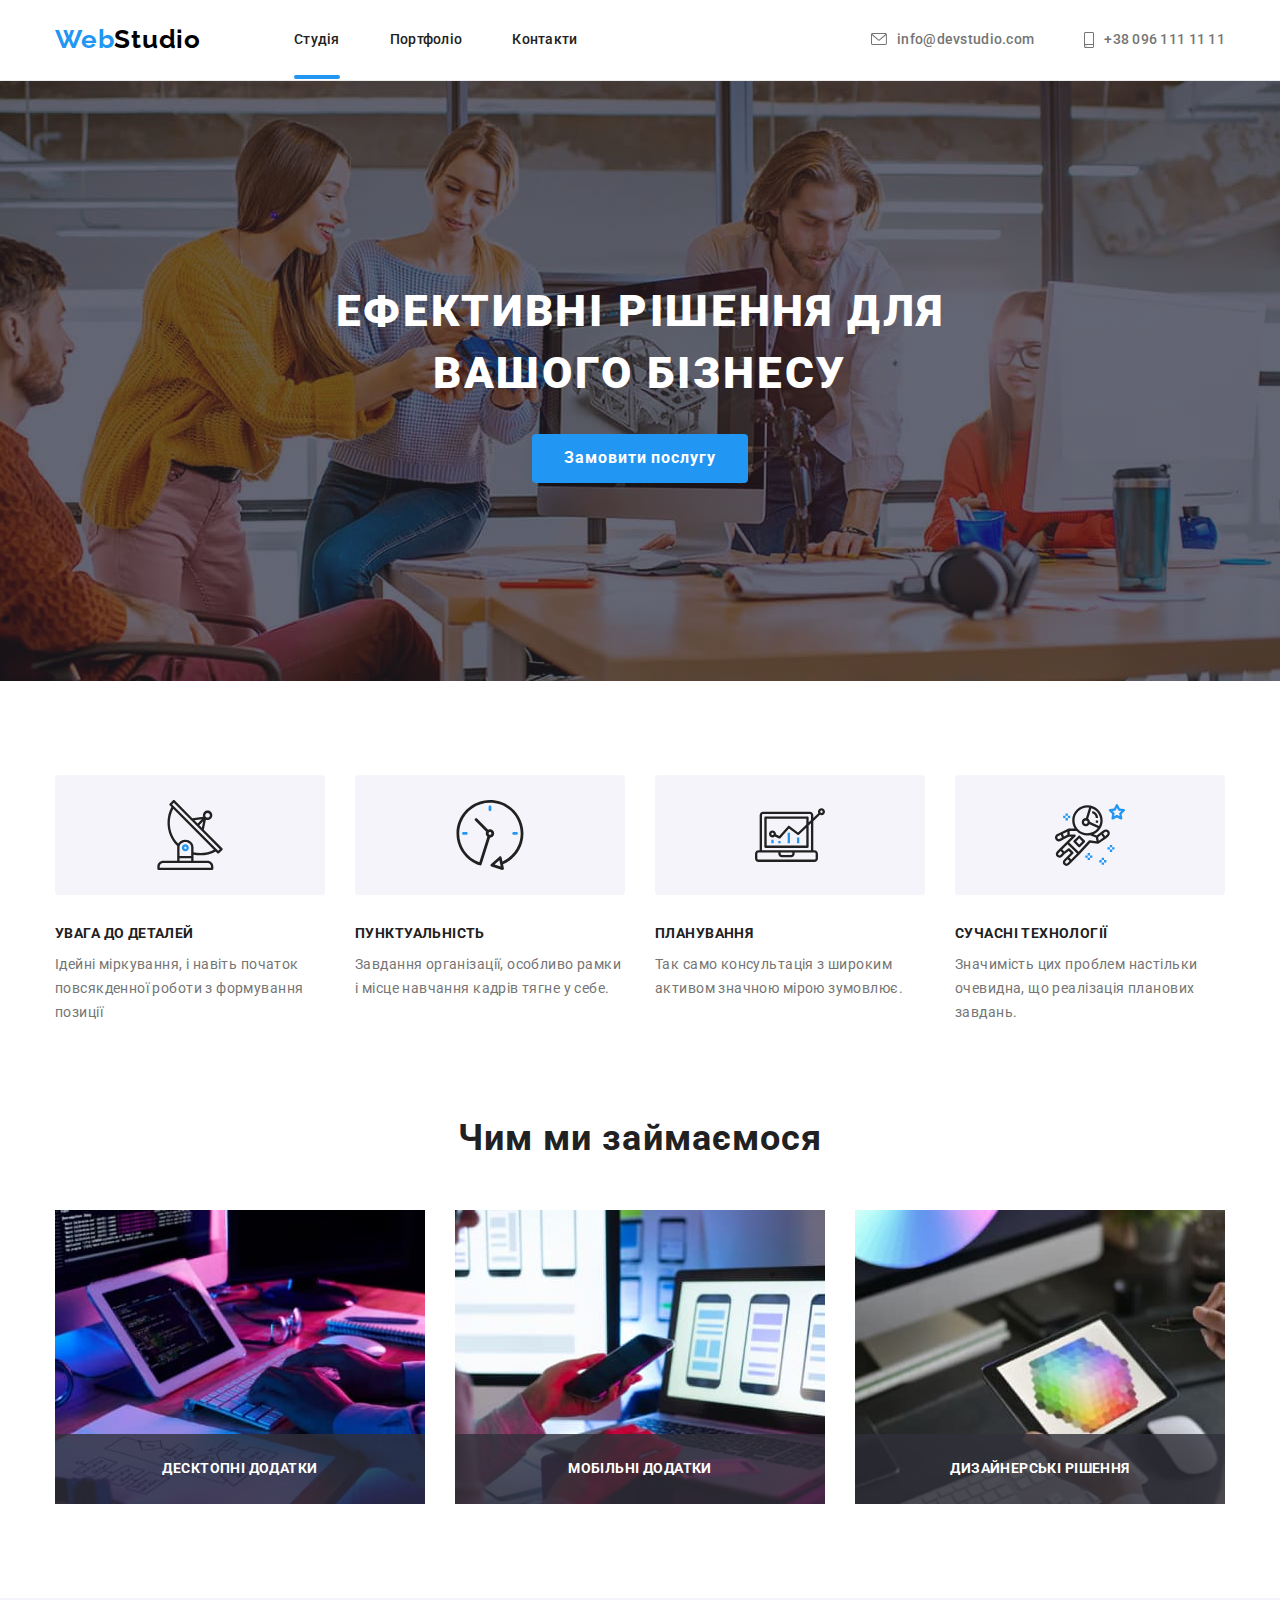
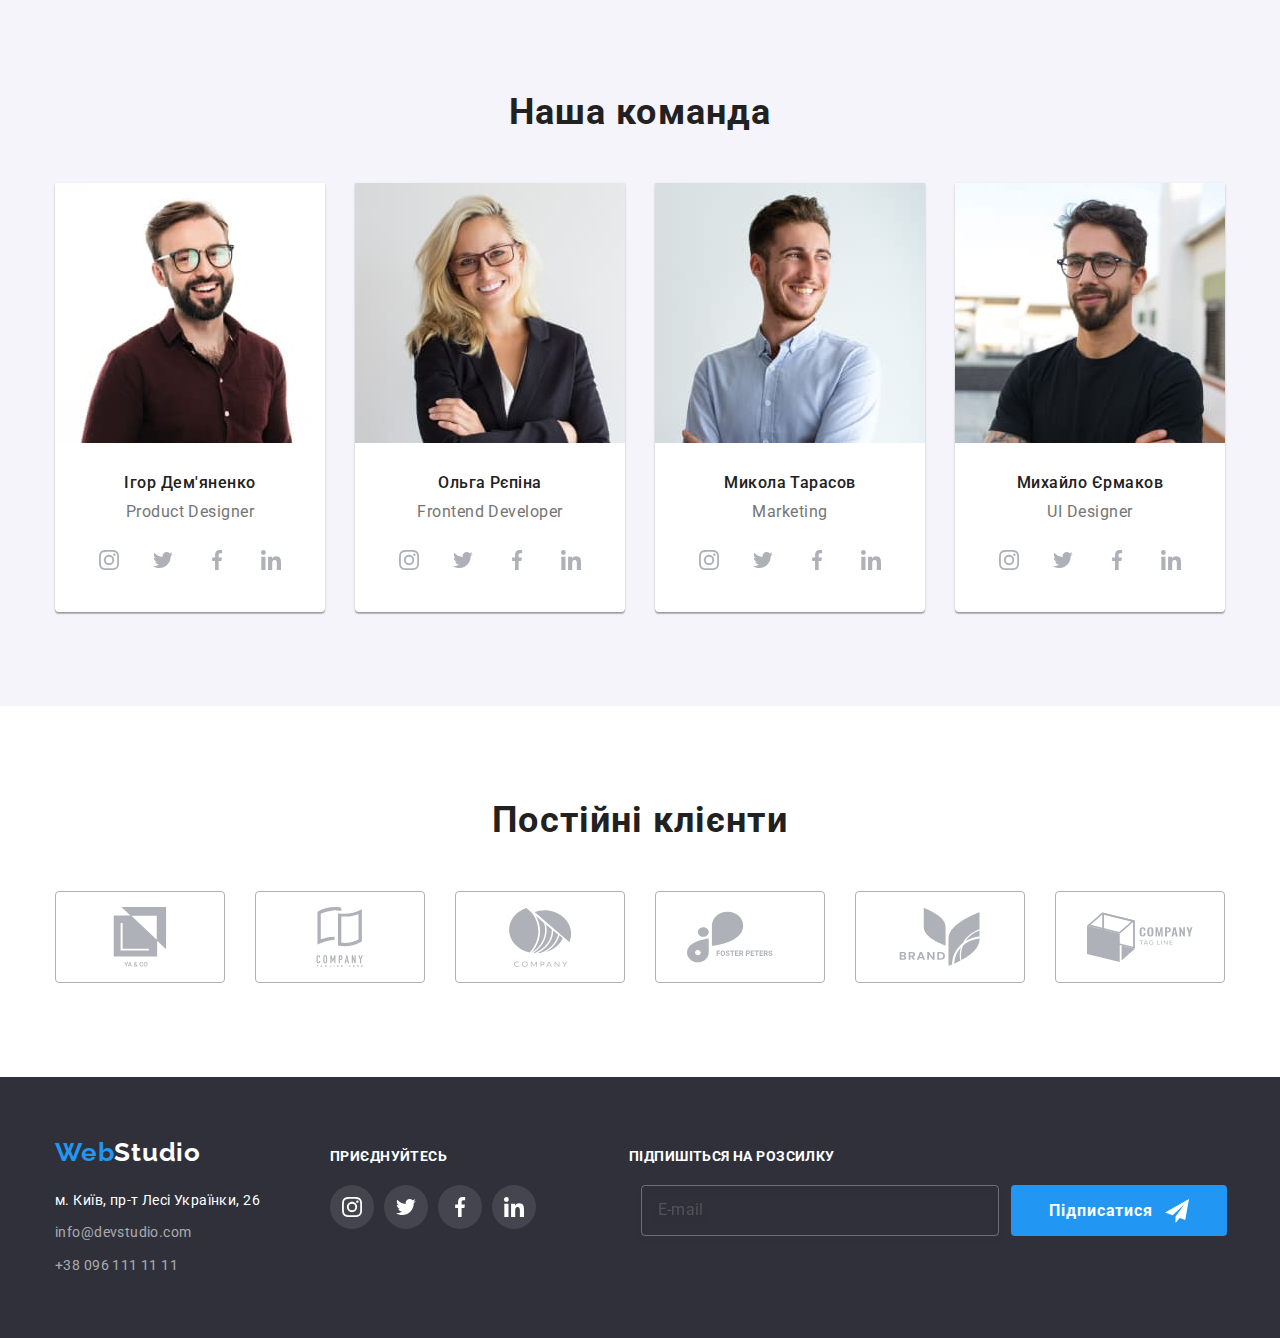
==== index.html @ 202cce2b "Editing inde.html" ====
<!DOCTYPE html>
<html lang="uk">

<head>

    <meta charset="UTF-8">
    <meta http-equiv="X-UA-Compatible" content="IE=edge">
    <meta name="viewport" content="width=device-width, initial-scale=1.0">
    <link rel="preconnect" href="https://fonts.googleapis.com">
    <link rel="preconnect" href="https://fonts.gstatic.com" crossorigin>
    <link
        href="https://fonts.googleapis.com/css2?family=Raleway:wght@700&family=Roboto:wght@400;500;700;900&display=swap"
        rel="stylesheet">
    <title>Document</title>
    <link rel="stylesheet"
        href="https://cdnjs.cloudflare.com/ajax/libs/modern-normalize/1.1.0/modern-normalize.min.css">
    <link rel="stylesheet" href="./css/styles.css">
</head>

<body>
    <header class="header">
        <div class="container">
            <div class="header__container">
                <nav class="header__nav">
                    <a href="#" class="logo">Web<span class="logo__part">Studio</span></a>
                    <ul class="navigation list">
                        <li class="navigation__item">
                            <a href="#" class="navigation__link navigation-link--current-link ">Студія</a>
                        </li>
                        <li class="navigation__item">
                            <a href="./portfolio.html" class="navigation__link">Портфоліо</a>
                        </li>
                        <li class="navigation__item">
                            <a href="#" class="navigation__link">Контакти</a>
                        </li>
                    </ul>
                </nav>
                <ul class="contacts list">
                    <li><a href="mailto:info@devstudio.com" class="contacts__item navigation__item">
                            <svg class="envelope" width="16px" height="12px">
                                <use href="./images/icons.svg#icon-envelope"></use>
                            </svg>
                            info@devstudio.com</a>
                    </li>
                    <li><a href="tel:+380961111111" class="contacts__item navigation__item">
                            <svg class="smartphone" width="10px" height="16px">
                                <use href="./images/icons.svg#icon-smartphone"></use>
                            </svg>
                            +38 096 111 11 11</a></li>
                </ul>
            </div>
        </div>
    </header>
    <main>
        <section class="hero">
            <div class="container">
                <div class="hero__container">
                    <h1 class="hero__title">Ефективні рішення для вашого бізнесу</h1>
                    <button type="button" class="button cursors" data-modal-open>Замовити послугу</button>
                </div>
            </div>
        </section>
        <section class="advantages">
            <div class="container">
                <h2 class="visually-hidden">Наші переваги</h2>
                <ul class="advantage-list list ">
                    <li class="advantage-list__item">
                        <div class="advantage-list__card">
                            <svg class="advantage-list__icon" width="70px" height="70px">
                                <use href="./images/icons.svg#icon-antena"></use>
                            </svg>
                        </div>
                        <h3 class="advantage-list__title">Увага до деталей</h3>
                        <p class="advantage-list__text">Ідейні міркування, і навіть початок повсякденної роботи з формування
                            позиції</p>
                    </li>
                    <li class="advantage-list__item">
                        <div class="advantage-list__card">
                            <svg class="advantage-list__icon" width="70px" height="70px">
                                <use href="./images/icons.svg#icon-clock1"></use>
                            </svg>

                        </div>
                        <h3 class="advantage-list__title">Пунктуальність</h3>
                        <p class="advantage-list__text">Завдання організації, особливо рамки і місце навчання кадрів тягне у
                            себе.</p>
                    </li>
                    <li class="advantage-list__item">
                        <div class="advantage-list__card">
                            <svg class="advantage-list__icon" width="70px" height="70px">
                                <use href="./images/icons.svg#icon-computer"></use>
                            </svg>

                        </div>
                        <h3 class="advantage-list__title">Планування</h3>
                        <p class="advantage-list__text">Так само консультація з широким активом значною мірою зумовлює.</p>
                    </li>
                    <li class="advantage-list__item">
                        <div class="advantage-list__card">
                            <svg class="advantage-list__icon" width="70px" height="70px">
                                <use href="./images/icons.svg#icon-astronaut1"></use>
                            </svg>

                        </div>
                        <h3 class="advantage-list__title">Сучасні технології</h3>
                        <p class="advantage-list__text">Значимість цих проблем настільки очевидна, що реалізація планових
                            завдань.</p>
                    </li>
                </ul>
            </div>
        </section>
        <section class="activity">
            <div class="container">
                <h2 class="title">Чим ми займаємося</h2>
                <ul class="activity-list list">
                    <li class="activity-list__item">
                        <div class="activity-list__thumb">
                            <img src="./images/coding.jpg"
                                alt="Чоловік пише код, використовуючи планшет і портативну клавіатуру" width="370"
                                class="activity-list__image">
                            <div class="activity-list__description">
                                <p class="action-text">Десктопні додатки</p>
                            </div>
                        </div>
                    </li>

                    <li class="activity-list__item">
                        <div class="activity-list__thumb">
                            <img src="./images/monitor.jpg"
                                alt="Людина створює дизайн веб-сайту для смартфона на ноутбуці" width="370"
                                class="activity-list__image">
                            <div class="activity-list__description">
                                <p class="action-text">Мобільні додатки</p>
                            </div>
                        </div>
                    </li>
                    <li class="activity-list__item">
                        <div class="activity-list__thumb">
                            <img src="./images/rainbow.jpg"
                                alt="Людина використовує планшет та стилус, щоб вибрати колір з палітри" width="370"
                                class="activity-list__image">
                            <div class="activity-list__description">
                                <p class="action-text">Дизайнерські рішення</p>
                            </div>
                        </div>
                    </li>
                </ul>
            </div>
        </section>
    <section class="team">
        <div class="container">
            <h2 class="title">Наша команда</h2>
            <ul class="team-list list">
                <li class="team-list__card">
                    <img class="team-list__image" src="./images/1.jpg" alt="Усміхнений чоловік в окулярах" width="270">
                    <div class="team-list__info">
                        <h3 class="team-list__title">Ігор Дем'яненко</h3>
                        <p lang="en" class="team-list__text">Product Designer</p>
                        <ul class="team-socials list">
                            <li class="team-socials__item">
                                <a href="" class="team-socials__link">
                                    <svg class="team-socials__icon" width="20px" height="20px">
                                        <use href="./images/icons.svg#icon-instagram"></use>
                                    </svg>
                                </a></li>
                            <li class="team-socials__item">
                                <a href="" class="team-socials__link">
                                    <svg class="team-socials__icon" width="20px" height="20px">
                                        <use href="./images/icons.svg#icon-twitter"></use>
                                    </svg>
                                </a></li>
                            <li class="team-socials__item">
                                <a href="" class="team-socials__link">
                                    <svg class="team-socials__icon" width="20px" height="20px">
                                        <use href="./images/icons.svg#icon-facebook"></use>
                                    </svg>
                                </a></li>
                            <li class="team-socials__item">
                                <a href="" class="team-socials__link">
                                    <svg class="team-socials__icon" width="20px" height="20px">
                                        <use href="./images/icons.svg#icon-linkedin"></use>
                                    </svg>
                                </a></li>
                        </ul>
                    </div>
                </li>
                <li class="team-list__card">
                    <img class="team-list__image" src="./images/2.jpg" alt="Усміхнена жінка в окулярах" width="270">
                    <div class="team-list__info">
                        <h3 class="team-list__title">Ольга Рєпіна</h3>
                        <p lang="en" class="team-list__text">Frontend Developer</p>
                        <ul class="team-socials list">
                            <li class="team-socials__item">
                                <a href="" class="team-socials__link">
                                    <svg class="team-socials__icon" width="20px" height="20px">
                                        <use href="./images/icons.svg#icon-instagram"></use>
                                    </svg>
                                </a></li>
                            <li class="team-socials__item">
                                <a href="" class="team-socials__link">
                                    <svg class="team-socials__icon" width="20px" height="20px">
                                        <use href="./images/icons.svg#icon-twitter"></use>
                                    </svg>
                                </a></li>
                            <li class="team-socials__item">
                                <a href="" class="team-socials__link">
                                    <svg class="team-socials__icon" width="20px" height="20px">
                                        <use href="./images/icons.svg#icon-facebook"></use>
                                    </svg>
                                </a></li>
                            <li class="team-socials__item">
                                <a href="" class="team-socials__link">
                                    <svg class="team-socials__icon" width="20px" height="20px">
                                        <use href="./images/icons.svg#icon-linkedin"></use>
                                    </svg>
                                </a></li>
                        </ul>
                    </div>
                </li>
                <li class="team-list__card">
                    <img class="team-list__image" src="./images/3.jpg" alt="Усміхнений чоловік дивиться праворуч" width="270">
                    <div class="team-list__info">
                        <h3 class="team-list__title">Микола Тарасов</h3>
                        <p lang="en" class="team-list__text">Marketing</p>
                        <ul class="team-socials list">
                            <li class="team-socials__item">
                                <a href="" class="team-socials__link">
                                    <svg class="team-socials__icon" width="20px" height="20px">
                                        <use href="./images/icons.svg#icon-instagram"></use>
                                    </svg>
                                </a></li>
                            <li class="team-socials__item">
                                <a href="" class="team-socials__link">
                                    <svg class="team-socials__icon" width="20px" height="20px">
                                        <use href="./images/icons.svg#icon-twitter"></use>
                                    </svg>
                                </a></li>
                            <li class="team-socials__item">
                                <a href="" class="team-socials__link">
                                    <svg class="team-socials__icon" width="20px" height="20px">
                                        <use href="./images/icons.svg#icon-facebook"></use>
                                    </svg>
                                </a></li>
                            <li class="team-socials__item">
                                <a href="" class="team-socials__link">
                                    <svg class="team-socials__icon" width="20px" height="20px">
                                        <use href="./images/icons.svg#icon-linkedin"></use>
                                    </svg>
                                </a></li>
                        </ul>
                    </div>
                </li>
                <li class="team-list__card">
                    <img class="team-list__image" src="./images/4.jpg" alt="Чоловік в окулярах з легкою посмішкою на обличчі" width="270">
                    <div class="team-list__info">
                        <h3 class="team-list__title">Михайло Єрмаков</h3>
                        <p lang="en" class="team-list__text">UI Designer</p>
                        <ul class="team-socials list">
                            <li class="team-socials__item">
                                <a href="" class="team-socials__link">
                                    <svg class="team-socials__icon" width="20px" height="20px">
                                        <use href="./images/icons.svg#icon-instagram"></use>
                                    </svg>
                                </a></li>
                            <li class="team-socials__item">
                                <a href="" class="team-socials__link">
                                    <svg class="team-socials__icon" width="20px" height="20px">
                                        <use href="./images/icons.svg#icon-twitter"></use>
                                    </svg>
                                </a></li>
                            <li class="team-socials__item">
                                <a href="" class="team-socials__link">
                                    <svg class="team-socials__icon" width="20px" height="20px">
                                        <use href="./images/icons.svg#icon-facebook"></use>
                                    </svg>
                                </a></li>
                            <li class="team-socials__item">
                                <a href="" class="team-socials__link">
                                    <svg class="team-socials__icon" width="20px" height="20px">
                                        <use href="./images/icons.svg#icon-linkedin"></use>
                                    </svg>
                                </a></li>
                        </ul>
                    </div>
                </li>
            </ul>
        </div>
    
    </section>
        <section class="clients">
            <div class="clients-container container">
                <h2 class="title">Постійні клієнти</h2>
                <ul class="clients-list list">
                    <li class="clients-list__item">
                        <a href="" class="clients-list__link">
                            <svg class="clients-list__icon" width="106px" height="60px">
                                <use href="./images/icons.svg#icon-yaco"></use>
                            </svg>
                        </a></li>
                    <li class="clients-list__item">
                        <a href="" class="clients-list__link">
                            <svg class="clients-list__icon" width="106px" height="60px">
                                <use href="./images/icons.svg#icon-taglineher"></use>
                            </svg>
                        </a></li>
                    <li class="clients-list__item">
                        <a href="" class="clients-list__link">
                            <svg class="clients-list__icon" width="106px" height="60px">
                                <use href="./images/icons.svg#icon-company"></use>
                            </svg>
                        </a></li>
                    <li class="clients-list__item">
                        <a href="" class="clients-list__link">
                            <svg class="clients-list__icon" width="106px" height="60px">
                                <use href="./images/icons.svg#icon-fosterpeters"></use>
                            </svg>
                        </a></li>
                    <li class="clients-list__item">
                        <a href="" class="clients-list__link">
                            <svg class="clients-list__icon" width="106px" height="60px">
                                <use href="./images/icons.svg#icon-brand"></use>
                            </svg>
                        </a></li>
                    <li class="clients-list__item">
                        <a href="" class="clients-list__link">
                            <svg class="clients-list__icon" width="106px" height="60px">
                                <use href="./images/icons.svg#icon-tagline"></use>
                            </svg>
                        </a></li>
                </ul>
            </div>
        </section>
    </main>
    <footer class="footer">
        <div class="footer__container container">
            <div class="footer__navigation">
                <a href="#" class="logo footer__logo">Web<span class="logo-part footer__logo-part">Studio</span></a>
                <address>
                    <ul class="footer__list list">
                        <li class="footer__nav">
                            <a href="https://goo.gl/maps/Ni8b5LG6es7MUAs99" class="footer__map">м. Київ, пр-т Лесі Українки,
                                26</a>
                        </li>
                        <li class="footer__nav">
                            <a href="mailto:info@devstudio.com" class="contacts-item footer__list--contacts-item ">info@devstudio.com</a>
                        </li>
                        <li class="footer__nav">
                            <a href="tel:+380961111111" class="contacts-item footer__list--contacts-item ">+38 096 111 11 11</a>
                        </li>
                    </ul>
                </address>
            </div>
            <div class="footer-socials">
                <p class=" footer-socials__action-text action-text">Приєднуйтесь</p>
                <ul class="soc-list list">
                    <li class="soc-item">
                        <a href="" class="soc-link">
                            <svg class="soc-icon" width="20px" height="20px">
                                <use href="./images/icons.svg#icon-instagram"></use>
                            </svg>
                        </a></li>
                    <li class="soc-item"><a href="" class="soc-link">
                            <svg class="soc-icon" width="20px" height="20px">
                                <use href="./images/icons.svg#icon-twitter"></use>
                            </svg>
                        </a></li>
                    <li class="soc-item"><a href="" class="soc-link">
                            <svg class="soc-icon" width="20px" height="20px">
                                <use href="./images/icons.svg#icon-facebook"></use>
                            </svg>
                        </a></li>
                    <li class="soc-item"><a href="" class="soc-link">
                            <svg class="soc-icon" width="20px" height="20px">
                                <use href="./images/icons.svg#icon-linkedin"></use>
                            </svg>
                        </a>
                    </li>
                </ul>
            </div>
            <div class="footer-form">
                <p class="footer-socials__action-text action-text">Підпишіться на розсилку</p>
                <form class="form-container">
                    <label for="form-container__email" class="form-container__label"></label>
                    <input type="email" class="form-container__input" id="footer-form-email" placeholder="E-mail"
                        width="358px" height="50px">
                    <button class="form-container__button button" type="submit">Підписатися
                        <svg class="form-container__icon" width="24px" height="24px">
                            <use href="./images/icons.svg#icon-send"></use>
                        </svg>
                    </button>
            </div>
            </form>
        </div>
    </footer>
    <div class="backdrop is-hidden" data-modal>
        <div class="modal">
            <h2 class="modal__title">Залиште свої дані, ми вам передзвонимо</h2>
            <form class="contact-form" name="contact-form">
                <label class="contact-form__label" for="user-name" autocomplete="on">Імʼя</label>
                <div class="contact-form__element">
                    <input class="contact-form__input" name="user-name" id="user-name" autofocus />
                    <svg class="contact-form__icon" width="18px" height="18px">
                        <use href="./images/icons.svg#icon-person"></use>
                    </svg>
                </div>
                <label class="contact-form__label" for="tel" autocomplete="on">Телефон</label>
                <div class="contact-form__element">
                    <input class="contact-form__input" type="tel" name="tel" id="tel" />
                    <svg class="contact-form__icon" width="18px" height="18px">
                        <use href="./images/icons.svg#icon-phone"></use>
                    </svg>
                </div>
                <label class="contact-form__label" for="email" autocomplete="on">Пошта</label>
                <div class="contact-form__element">
                    <input class="contact-form__input" type="email" name="email" id="email" />
                    <svg class="contact-form__icon" width="18px" height="18px">
                        <use href="./images/icons.svg#icon-email"></use>
                    </svg>
                </div>
                <div class="contact-form__element">
                    <label class="contact-form__label" for="user-comment">Коментар</label>
                    <textarea class="contact-form__comment" name="user-comment" id="user-comment"
                        placeholder="Введіть текст"></textarea>
                </div>
                <div class="checkbox">
                    <label for="policy" class="checkbox__label">
                        <input id="policy" type="checkbox" class="checkbox__input" name="terms-checkbox">
                        <span class="checkbox__icon"></span>

                        <p>Погоджуюся з розсилкою та приймаю
                            <a class="checkbox__text" href="#">Умови договору</a>
                        </p>
                    </label>
                </div>
                <button class="contact-form__button" type="submit">Відправити</button>
            </form>
            <button type="button" class="modal__button" data-modal-close>
                <svg class="cross" width="11px" height="11px">
                    <use href="./images/icons.svg#icon-cross"></use>
                </svg>
            </button>
        </div>
    </div>
    <script src="./js/modal.js"></script>
</body>

</html>
---- css/styles.css ----
/* Main Page */
html {
    box-sizing: border-box;
}

*,
* ::before,
* ::after {
    box-sizing: inherit;
}

:root {
    --primary-text-color: #757575;
    --secondary-text-color: #212121;
    --hover-color: #2196F3;
    --primary-bcg-color: #F5F4FA;
    --secondary-bcg-color: #FFFFFF;
    --icons-color: #AFB1B8;
    --time-distribution-function: cubic-bezier(0.4, 0, 0.2, 1);
    --placeholder-color: rgba(117, 117, 117, 0.5);
}

body {
    color: var(--primary-text-color);
    background-color: #FFFFFF;
    font-family: 'Roboto';
}

.list {
    list-style: none;
    padding: 0;
    margin: 0;
}

.visually-hidden {
    position: absolute;
    white-space: nowrap;
    width: 1px;
    height: 1px;
    overflow: hidden;
    border: 0;
    padding: 0;
    clip: rect(0000);
    clip-path: inset(50%);
    margin: -1px;
}

.container {
    width: 1200px;
    padding-right: 15px;
    padding-left: 15px;
    margin: 0 auto;
}



.cursors {
    cursor: pointer;
}

.title {
    margin-top: 0;
    margin-bottom: 50px;
    text-align: center;
    color: var(--secondary-text-color);
    font-weight: 700;
    font-size: 36px;
    line-height: 1.16;
    letter-spacing: 0.03em;
}

.action-text {
    text-transform: uppercase;
    margin-top: 0;
    margin-bottom: 0;
    color: var(--secondary-bcg-color);
    font-weight: 700;
    font-size: 14px;
    line-height: 1.14;
    letter-spacing: 0.03em;
}
/* Header*/

/* Logo */
.logo {
    flex-shrink: 0;
    color: #2196F3;
    text-decoration: none;
    font-family: 'Raleway';
    font-weight: 700;
    font-size: 26px;
    line-height: 1.2;
    letter-spacing: 0.03em;
}

.logo__part {
    color: black;
}

.header {
    margin-top: 0;
    border-bottom: 1px solid #ECECEC;
}

.header__container {
    display: flex;
    margin-top: 0;
    height: 80px;
    align-items: center;
    margin-left: auto;
    padding-top: 24px;
    padding-bottom: 25px;
    justify-content: space-between;
}

.header__nav {
    display: flex;
    margin-top: 0;
        align-items: center;
            flex-grow: 1;
            gap: 93px;
        }

.navigation {
    display: flex;
}
.navigation__item {
    display: flex;
    align-items: center;
    justify-content: center;
}

.navigation__item:not(:last-child) {
    margin-right: 50px;
}

.contacts {
    display: flex;
    align-items: center;
    gap: 50px;
}

.contacts__item {
    color: #757575;
    font-weight: 500;
    font-size: 14px;
    line-height: 1.1;
    letter-spacing: 0.02em;
    text-decoration: none;
    transition: color 250ms var(--time-distribution-function);
}

.contacts__item:hover,
.contacts__item:focus {
    color: var(--hover-color);
}
.contacts__item:hover .smartphone {
    fill: var(--hover-color);
}

.contacts__item:focus .smartphone {
    fill: var(--hover-color);
}


.navigation__link {
    padding-top: 32px;
    padding-bottom: 32px;
    color: var(--secondary-text-color);
    font-weight: 500;
    font-size: 14px;
    line-height: 1.1;
    letter-spacing: 0.02em;
    text-decoration: none;
    transition: color 250ms var(--time-distribution-function);
}

.navigation__link:hover,
.navigation__link:focus {
    color: var(--hover-color);
}

.navigation-link--current-link {
    position: relative;
}

.navigation-link--current-link::after {
    content: "";
    display: block;
    position: absolute;
    width: 100%;
    left: 0;
    bottom: 0px;

    height: 4px;
    background-color: var(--hover-color);
    border-radius: 2px;
}


.envelope {
    margin-right: 10px;
    fill: var(--primary-text-color);

    transition: fill 250ms var(--time-distribution-function);
}

.contacts:hover .envelope {
    fill: var(--hover-color);
}

.contacts:focus .envelope {
    fill: var(--hover-color);
}

.smartphone {
    margin-right: 10px;
    fill: var(--primary-text-color);
    transition: fill 250ms var(--time-distribution-function);

}

/* Hero */
.hero {
    padding-top: 200px;
    padding-bottom: 200px;
    background-color: #2F303A;
    background-image: linear-gradient(rgba(47, 48, 58, 0.4), rgba(47, 48, 58, 0.4)), url(../images/background.jpg);
    background-repeat: no-repeat;
    background-position: center;
    height: 600px;
    max-width: 1600px;
    margin-left: auto;
    margin-right: auto;
    background-size: cover;
}

.hero__container {
    align-items: center;
    justify-content: center;
    text-align: center;
}

.hero__title {
    margin: 0 auto;
    margin-bottom: 30px;
    margin-top: 0px;
    max-width: 696px;

    color: #FFFFFF;
    font-weight: 900;
    font-size: 44px;
    line-height: 1.4;
    letter-spacing: 0.06em;
    text-transform: uppercase;
    text-align: center;
}


/* Button */
.button {
    display: inline-block;
    border-radius: 4px;
    padding: 10px 32px;
    min-width: 216px;
    color: #FFFFFF;
    background-color: #2196F3;
    border: 0;
    font-family: 'Roboto';
    font-weight: 700;
    font-size: 16px;
    line-height: 1.8;
    letter-spacing: 0.06em;
    transition-property: background-color, box-shadow;
    transition-duration: 250ms;
    transition-timing-function: var(--time-distribution-function);
}

.button:hover,
.button:focus {
    background-color: #188CE8;
    border: 0;
    box-shadow: 0px 4px 4px rgba(0, 0, 0, 0.15);
}





.cardset__button {
    display: inline-block;
    color: var(--secondary-text-color);
    background-color: #F5F4FA;
    border: 0;
    font-family: 'Roboto';
    font-weight: 500;
    font-size: 16px;
    line-height: 1.6;
    letter-spacing: 0.03em;
    border-radius: 4px;
    padding: 6px 22px;
    text-align: center;
    margin-top: 0;
    transition-property: color, background-color, box-shadow;
    transition-duration: 250ms;
    transition-timing-function: var(--time-distribution-function);
}

.cardset__button :first-child {
    display: inline-block;
    padding: 6px 25px;
}

.cardset__button:hover,
.cardset__button:focus {
    color: #FFFFFF;
    background-color: var(--hover-color);
    box-shadow: 0px 3px 1px rgba(0, 0, 0, 0.1), 0px 1px 2px rgba(0, 0, 0, 0.08), 0px 2px 2px rgba(0, 0, 0, 0.12);
}


/* Advantages */
.advantages {
    padding-top: 94px;
    padding-bottom: 94px;
    background-color: var(--secondary-bcg-color);
}

.advantage-list {
    display: flex;
    /* align-items: center; */
    margin-top: 0;
    font-size: 14px;
    line-height: 24px;
    letter-spacing: 0.03em;
}

.advantage-list__item {
    width: 270px;
    margin-left: 0;
    margin-right: auto;
    margin-right: 30px;
}

.advantage-list__item:last-child {
    margin-right: 0;
}

.advantage-list__card {
    background-color: var(--primary-bcg-color);
    display: flex;
    width: 270px;
    height: 120px;
    border-radius: 4px;
    justify-content: center;
    align-items: center;
    margin-top: 0;
    margin-bottom: 30px;
}
.advantage-list__title {
    margin-top: 0;
    margin-bottom: 10px;
    font-weight: 700;
    font-size: 14px;
    line-height: 1.2;
    letter-spacing: 0.03em;
    color: var(--secondary-text-color);
    text-transform: uppercase
}

.advantage-list__text {
    margin-top: 0;
    margin-bottom: 0;
}



/* Our activity */
.activity {
    padding-bottom: 94px;
    background-color: var(--secondary-bcg-color);
}

.activity-list {
    display: flex;
    justify-content: space-between;
}

.activity-list__item {
    width: 370px;
    display: block;
    max-width: 100%;
    height: auto;
    margin-right: 30px;
}

.activity-list__item:last-child {
    margin-right: 0;
}

.activity-list__image {
    display: block;
    max-width: 100%;
    height: auto;
}
.activity-list__description {
    position: absolute;
    bottom: 0;
    right: 0;
    width: 370px;
    height: 70px;
    background-color: rgba(47, 48, 58, 0.8);
    display: flex;
    align-items: center;
    justify-content: center;
}
.activity-list__thumb {
    position: relative;
}

/* Team */
.team {
    padding-bottom: 94px;
    padding-top: 94px;
    background-color: #F5F4FA;
}

.team-list {
    display: flex;
    justify-content: space-between;
}

.team-list__card {
    width: 270px;
    background-color: #FFFFFF;
    font-size: 16px;
    line-height: 1.2;
    letter-spacing: 0.03em;
    border-radius: 0px 0px 4px 4px;
    box-shadow: 0px 1px 3px rgba(0, 0, 0, 0.12), 0px 1px 1px rgba(0, 0, 0, 0.14), 0px 2px 1px rgba(0, 0, 0, 0.2);
}

.team-list__card:not(:last-child) {
    margin-right: 30px;
}

.team-list__image {
    display: block;
    max-width: 100%;
    height: auto;
}

.team-list__info {
    padding-top: 30px;
    padding-bottom: 30px;
}


.team-list__title {
    margin-top: 0px;
    margin-bottom: 10px;

    text-align: center;
    font-weight: 500;
    font-size: 16px;
    line-height: 1.2;
    color: var(--secondary-text-color);
}

.team-list__text {
    margin-top: 0;
    margin-bottom: 16px;
    text-align: center;
}

.team-socials {
    display: flex;
    justify-content: center;
    gap: 10px;
}


.team-socials__link {
    display: flex;
    align-items: center;
    justify-content: center;
    width: 44px;
    height: 44px;
    background-color: var(--secondary-bcg-color);
    border-radius: 50%;
    transition-property: background-color;
    transition-duration: 250ms;
    transition-timing-function: var(--time-distribution-function);
}

.team-socials__link:hover,
.team-socials__link:focus {
    background-color: var(--hover-color);
}

.team-socials__icon {
    fill: var(--icons-color);
    transition-property: fill;
    transition-duration: 250ms;
    transition-timing-function: var(--time-distribution-function);
}

.team-socials__link:hover .team-socials__icon {
    fill: var(--secondary-bcg-color);
}

.team-socials__link:focus .team-socials__icon {
    fill: var(--secondary-bcg-color);
}

/* Clients */

.clients {
    padding-top: 94px;
    padding-bottom: 94px;
}

.clients-container {
    margin-left: auto;
    margin-right: auto;
}
.clients-list {
    display: flex;
    gap: 30px;
}

.clients-list__item {
    width: calc((100% - 150px)/6);

}

.clients-list__link {
    display: flex;
    width: 170px;
    height: 92px;
    border: 1px solid #AFB1B8;
    border-radius: 4px;
    align-items: center;
    justify-content: center;
    fill: var(--icons-color);
    transition-property: border;
    transition-duration: 250ms;
    transition-timing-function: var(--time-distribution-function);
}

.clients-list__icon {
    fill: #AFB1B8;
    transition: fill 250ms var(--time-distribution-function);
}

.clients-list__link:hover,
.clients-list__link:focus {
    border: 1px solid var(--hover-color);
}

.clients-list__link:hover .clients-list__icon {
    fill: var(--hover-color);
}

.clients-list__link:focus .clients-list__icon {
    fill: var(--hover-color);
}


/* Footer  */
.footer {
    padding-top: 60px;
    padding-bottom: 60px;
    background-color: #2F303A;
}

.footer__container {
    display: flex;
    align-items: baseline;
    justify-content: space-between;
}
.footer__navigation {
    margin-right: 70px;
}

.footer__logo {
    margin-top: 0;
    font-family: 'Raleway';
    font-weight: 700;
    font-size: 26px;
    line-height: 1.2;
    letter-spacing: 0.03em;
    text-decoration: none;
}

.footer__logo-part {
    color: #FFFFFF;
    margin-bottom: 20px;
}
.footer__list {
    margin-top: 20px;
}
.footer__nav {
    margin-top: 0;
}
.footer__nav:not(:last-child) {
    margin-bottom: 9px;
    white-space: nowrap;
}

.footer__map {
    color: #FFFFFF;
    text-decoration: none;
    font-style: normal;
    font-style: normal;
    font-size: 14px;
    line-height: 1.7;
    letter-spacing: 0.03em;
    text-decoration: none;
    transition-property: color;
    transition-duration: 250ms;
    transition-timing-function: var(--time-distribution-function);
}

.footer__map:hover,
.footer__map:focus {
    color: var(--hover-color);

}

.footer__list--contacts-item {
    color: rgba(255, 255, 255, 0.6);
    font-style: normal;
    font-size: 14px;
    line-height: 1.7;
    letter-spacing: 0.03em;
    text-decoration: none;
    transition-property: color;
    transition-duration: 250ms;
    transition-timing-function: var(--time-distribution-function);
}

.footer__list--contacts-item:hover,
.footer__list--contacts-item:focus {
    color: var(--hover-color);
}

.footer-socials__action-text {
margin-bottom: 20px;
}

.soc-list {
    display: flex;
    justify-content: center;
    gap: 10px;
}

.soc-link {
    display: flex;
    align-items: center;
    justify-content: center;

    width: 44px;
    height: 44px;
    background-color: rgba(255, 255, 255, 0.1);
    border-radius: 50%;
    transition: background-color 250ms var(--time-distribution-function);
}

.soc-icon {
    fill: var(--secondary-bcg-color);
}

.soc-link:hover,
.soc-link:focus {
    background-color: var(--hover-color);
}

/* Footer Form */
.footer-form {
    padding-left: 93px;
}
.form-container {
    display: flex;
    gap: 12px;
}

.form-container__input {
    border: 1px solid rgba(255, 255, 255, 0.3);
    filter: drop-shadow(0px 4px 4px rgba(0, 0, 0, 0.15));
    border-radius: 4px;
    background-color: transparent;
    padding: 15px 16px;
    width: 358px;
}

.form-container__input::placeholder {
    color: var(--placeholder-color);
    font-weight: 400;
    font-size: 16px;
    line-height: 20px;
}

.form-container__input:not(:placeholder-shown) {
    color: var(--secondary-bcg-color);
}

.form-container__button {
    display: flex;
    justify-content: center;
    align-items: center;
    gap: 12px;
    padding: 10px 28px;
    position: relative;
    font-weight: 700;
    font-size: 16px;
    line-height: 1.875;
    letter-spacing: 0.06em;
    color: var(--secondary-bcg-color);
}

/* Modal */
.backdrop {
    position: fixed;
    top: 0;
    left: 0;
    width: 100%;
    height: 100%;
    background-color: rgba(0, 0, 0, 0.2);
    opacity: 1;
    transition: opacity 250ms var(--time-distribution-function), visibility 250ms var(--time-distribution-function), background-color 250ms var(--time-distribution-function);
}

.is-hidden {
    opacity: 0;
    visibility: hidden;
    pointer-events: none;

}

.modal {
    position: absolute;
    min-width: 528px;
    min-height: 581px;
    padding: 40px;
    top: 50%;
    left: 50%;
    border-radius: 4px;
    opacity: 1;
    transform: translate(-50%, -50%) scale(1);
    background-color: var(--secondary-bcg-color);
    transition-property: transform;
    transition-duration: 250ms;
    transition-timing-function: var(--time-distribution-function);
    /* transition: transform 5000ms var(--time-distribution-function; */
}

.modal__title{
    margin-top: 0;
    margin-bottom: 12px;
    font-weight: 700;
    font-size: 20px;
    line-height: 1.15;
    text-align: center;
    letter-spacing: 0.03em;
    color: var(--secondary-text-color);
}

.backdrop.is-hidden .modal {
    transform: translate(-50%, -50%) scale(1.1);
}


.modal__button {
    right: 0;
    position: absolute;

    top: 8px;
    right: 8px;
    width: 30px;
    height: 30px;
    padding: 9px 10px;
    border-radius: 50%;
    border: 1px solid rgba(0, 0, 0, 0.1);
    background-color: var(--secondary-bcg-color);
    cursor: pointer;

}

.modal__button:hover>.cross {
    fill: var(--hover-color);
    outline: none;
}

.cross {
    transform: translate(-50%, -50%);
    position: absolute;
    fill: #000000;
    transition: fill 250ms var(--time-distribution-function);
}

/* Form */
.contact-form__label{
    display: block;
    margin-bottom: 4px;
    font-weight: 400;
    font-size: 12px;
    line-height: 1.16;
    letter-spacing: 0.01em;
    color: var(--primary-text-color);
}

.contact-form__label:not(:first-child) {
    margin-top: 10px;
}
.contact-form__element {
    position: relative;

}
.contact-form__element:last-child {
    margin-bottom: 20px;
}
.contact-form__input {
    border: 1px solid rgba(33, 33, 33, 0.2);
    border-radius: 4px;
    width: 100%;
    height: 40px;
    padding: 11px 12px 11px 32px;
}
.contact-form__input::placeholder {
    color: var(--placeholder-color);
    font-weight: 400;
    font-size: 12px;
    line-height: 1.16;
    letter-spacing: 0.01em;
}
::placeholder {
    font-weight: 400;
    font-size: 12px;
    line-height: 1.16;
    letter-spacing: 0.01em;
    color: var(--placeholder-color);
}
.contact-form__input:focus {
    border-color: var(--hover-color);
}

.contact-form__icon {
    position: absolute;
    top: 50%;
    transform: translateY(-50%);
    left: 12px;
    fill: var(--secondary-text-color);
}
.contact-form__element:focus-within .contact-form__icon {
    fill: var(--hover-color);
}
.contact-form__comment{
    width: 100%;
    height: 120px;
    padding: 12px 16px;
    border: 1px solid rgba(33, 33, 33, 0.2);
    border-radius: 4px;
    margin-bottom: 20px;
    resize: none;
}


.checkbox {
    display: block;
    position: relative;
    white-space: nowrap;

}

.checkbox__label {
    display: flex;
    align-items: baseline;
    justify-content: space-between;
    bottom: 0;
    right: 0;
    font-weight: 400;
    font-size: 14px;
    line-height: 1.7;
    letter-spacing: 0.03em;
}
.checkbox__input {
    appearance: none;

}
.checkbox__input:checked+.checkbox__icon {
    background-color: var(--hover-color);
    border-color: transparent;
    background-image: url('../images/check.svg');
    background-size: contain;
    background-position: center;
    background-repeat: no-repeat;
    background-origin: content-box;
}
.checkbox__icon{
    display: inline-block;
    margin-right: 8px;
    border-radius: 4px;
    border: 2px solid var(--secondary-text-color);
    width: 16px;
    height: 15px;
    background-color: transparent;
    transition: background-color 250ms var(--time-distribution-function);
}





.checkbox__text {
    font-weight: 400;
    font-size: 14px;
    line-height: 1.71;
    letter-spacing: 0.03em;
    text-decoration-line: underline;
    color: var(--hover-color);
    /* margin-left: 5px; */
}

.checkbox-icon {
    display: inline-block;
    width: 20px;
    height: 20px;
    border: 2px solid var(--secondary-text-color);
    border-radius: 4px;
}

.form-button-div {
    display: flex;
    justify-content: center;
    align-items: center;

}

.contact-form__button {
    display: block;
    cursor: pointer;
    border-radius: 4px;
    padding: 10px 32px;
    min-width: 216px;
    color: #FFFFFF;
    background-color: var(--hover-color);
    border: 0;
    font-weight: 700;
    font-size: 16px;
    line-height: 1.8;
    letter-spacing: 0.06em;
    transition-property: background-color, box-shadow;
    transition-duration: 250ms;
    transition-timing-function: var(--time-distribution-function);
    margin: 0 auto;
    margin-top: 30px;
}

/* Portfolio */

/* Filter */
.filter {
    padding-top: 94px;
    padding-bottom: 94px;
}

.button-container {
    display: flex;
    margin-top: 0px;
    align-items: center;
    justify-content: center;
    margin-bottom: 50px;
}

.button-container-item:not(:last-child) {
    margin-right: 8px;
}

.cards-container {
    width: 1230px;
    padding-left: 15px;
    padding-right: 15px;
    padding-bottom: 30px;
}

.portfolio-cards {

    display: flex;
    flex-wrap: wrap;
    margin-left: 0;
}



.cards-text {
    padding: 20px 24px;
    border: 1px solid #EEEEEE;
}

.portfolio-cards-element:nth-last-child(-n+3) {
    margin-bottom: 0px;
}

.portfolio-cards-element:nth-child(3n) {
    margin-right: 0;
}


.portfolio-cards-element h3 {
    margin-top: 0;
    margin-bottom: 4px;
    font-weight: 700;
    font-size: 18px;
    line-height: 2;
    background-color: #FFFFFF;
    color: var(--secondary-text-color);
    letter-spacing: 0.06em;
}

.portfolio-cards-element:hover,
.position-cards-element:focus {
    box-shadow: 0px 1px 1px rgba(0, 0, 0, 0.12), 0px 4px 4px rgba(0, 0, 0, 0.06), 1px 4px 6px rgba(0, 0, 0, 0.16);
}

.portfolio-images {

    display: block;
    max-width: 100%;
    height: auto;
    margin-top: 0;
}

.portfolio-text {
    margin-top: 0;
    margin-bottom: 0;
    font-family: 'Roboto';
    font-size: 16px;
    line-height: 1.875;
    letter-spacing: 0.03em;
}

.portfolio-cards-element {
    flex-basis: calc((100% - 60px)/3);
    margin-right: 30px;
    margin-bottom: 30px;
    transition: box-shadow 250ms var(--time-distribution-function);
}

.portfolio-cards-thumb {
    position: relative;
    overflow: hidden;
}

.portfolio-cards-description {
    position: absolute;
    top: 0;
    left: 0;
    width: 100%;
    height: 100%;
    background-color: rgba(33, 150, 243, 0.9);
    color: var(--secondary-bcg-color);
    padding: 63px 24px;
    z-index: 1;
    transform: translateY(100%);
    transition: transform 250ms var(--time-distribution-function);
}

.portfolio-cards-description p {
    font-weight: 400;
    font-size: 18px;
    line-height: 1.55;
    letter-spacing: 0.03em;
}

.portfolio-cards-element:hover .portfolio-cards-description {
    transform: translateY(0);
    pointer-events: none;
}
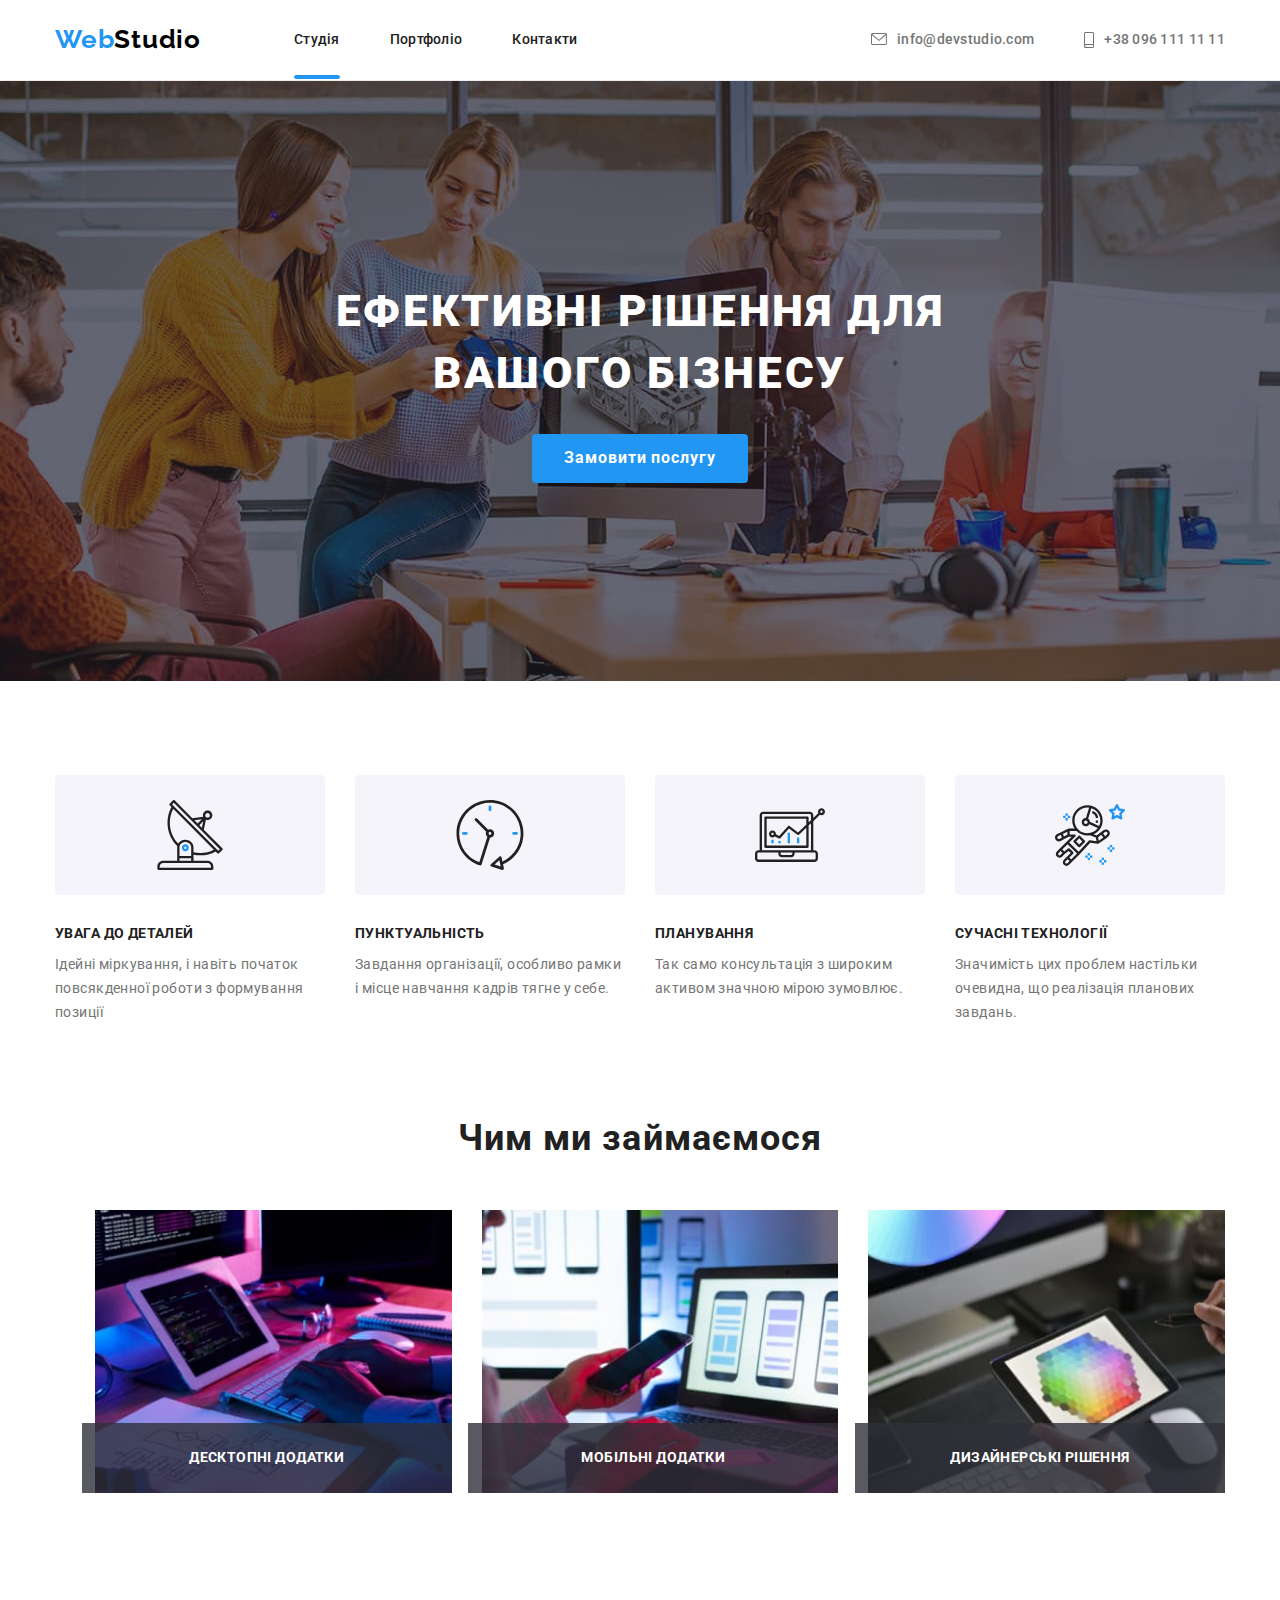
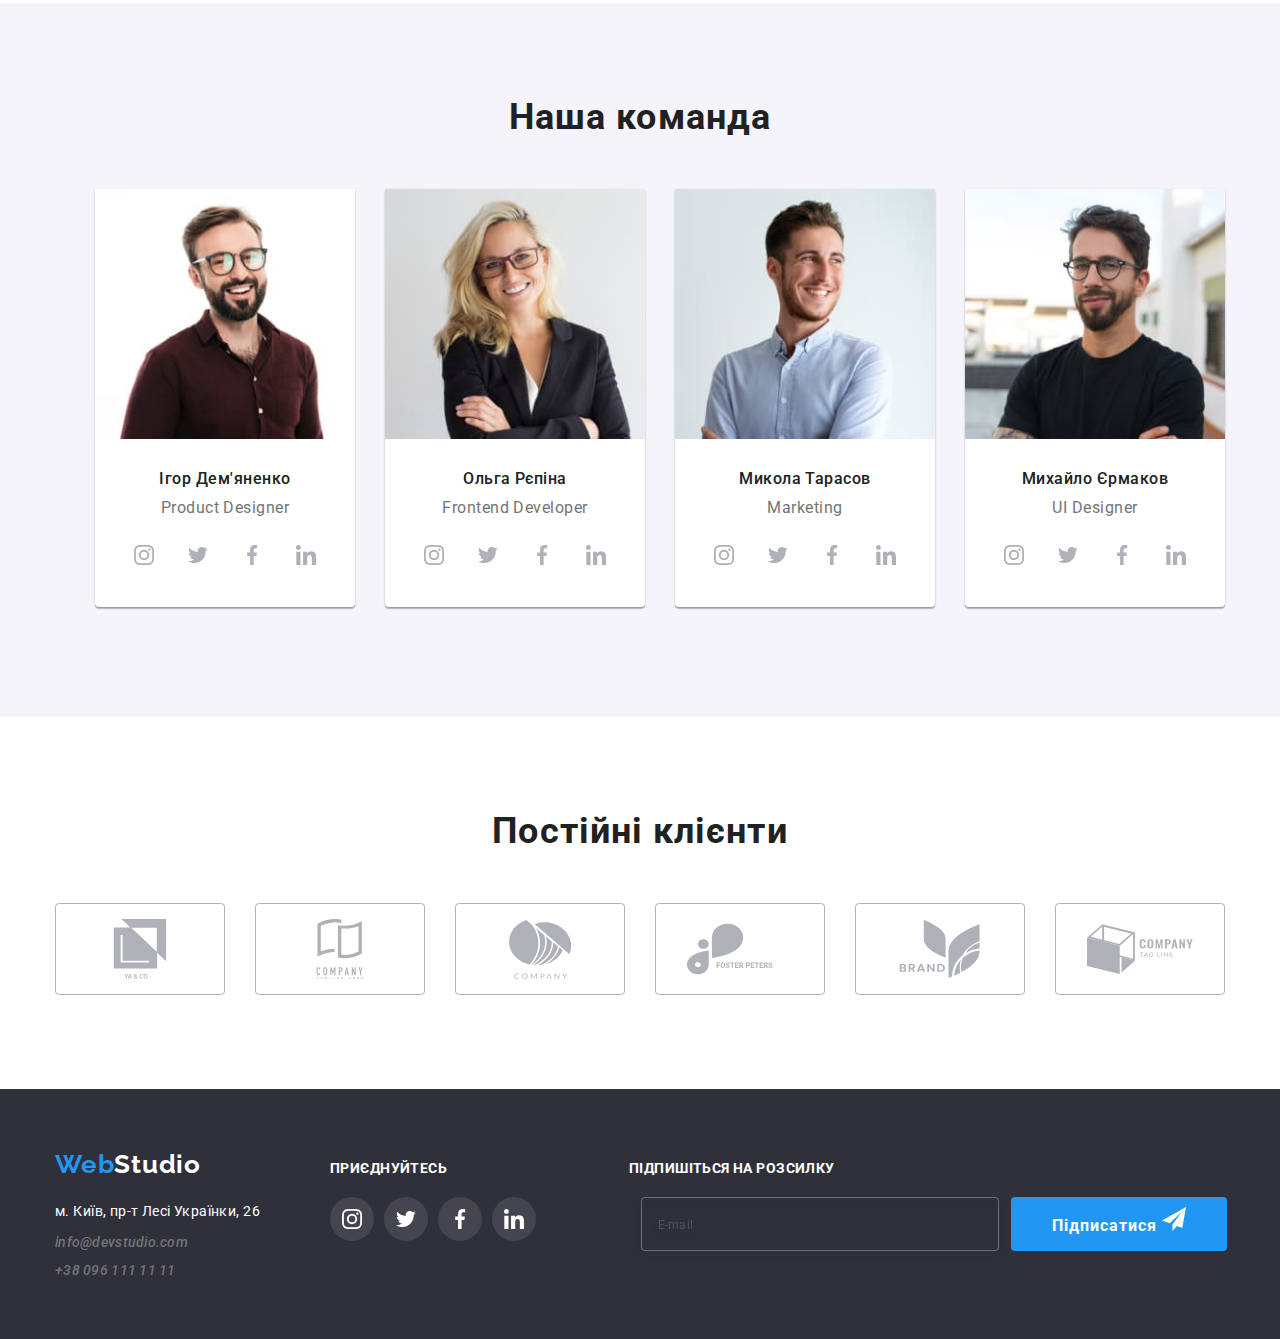
==== commit cb54c555: "Creating scss files" ====
--- a/index.html
+++ b/index.html
@@ -14,7 +14,7 @@
     <title>Document</title>
     <link rel="stylesheet"
         href="https://cdnjs.cloudflare.com/ajax/libs/modern-normalize/1.1.0/modern-normalize.min.css">
-    <link rel="stylesheet" href="./css/styles.css">
+    <link rel="stylesheet" href="./css/main.min.css">
 </head>
 
 <body>
@@ -23,9 +23,9 @@
             <div class="header__container">
                 <nav class="header__nav">
                     <a href="#" class="logo">Web<span class="logo__part">Studio</span></a>
-                    <ul class="navigation list">
+                    <ul class="navigation">
                         <li class="navigation__item">
-                            <a href="#" class="navigation__link navigation-link--current-link ">Студія</a>
+                            <a href="#" class="navigation__link current-link ">Студія</a>
                         </li>
                         <li class="navigation__item">
                             <a href="./portfolio.html" class="navigation__link">Портфоліо</a>
@@ -62,7 +62,7 @@
         </section>
         <section class="advantages">
             <div class="container">
-                <h2 class="visually-hidden">Наші переваги</h2>
+                <h2 class="advantage__title">Наші переваги</h2>
                 <ul class="advantage-list list ">
                     <li class="advantage-list__item">
                         <div class="advantage-list__card">
@@ -342,35 +342,35 @@
                                 26</a>
                         </li>
                         <li class="footer__nav">
-                            <a href="mailto:info@devstudio.com" class="contacts-item footer__list--contacts-item ">info@devstudio.com</a>
+                            <a href="mailto:info@devstudio.com" class="contacts__item">info@devstudio.com</a>
                         </li>
                         <li class="footer__nav">
-                            <a href="tel:+380961111111" class="contacts-item footer__list--contacts-item ">+38 096 111 11 11</a>
+                            <a href="tel:+380961111111" class="contacts__item">+38 096 111 11 11</a>
                         </li>
                     </ul>
                 </address>
             </div>
             <div class="footer-socials">
                 <p class=" footer-socials__action-text action-text">Приєднуйтесь</p>
-                <ul class="soc-list list">
-                    <li class="soc-item">
-                        <a href="" class="soc-link">
-                            <svg class="soc-icon" width="20px" height="20px">
+                <ul class="socials list">
+                    <li class="socials__item">
+                        <a href="" class="socials__link">
+                            <svg class="socials__icon" width="20px" height="20px">
                                 <use href="./images/icons.svg#icon-instagram"></use>
                             </svg>
                         </a></li>
-                    <li class="soc-item"><a href="" class="soc-link">
-                            <svg class="soc-icon" width="20px" height="20px">
+                    <li class="socials__item"><a href="" class="socials__link">
+                            <svg class="socials__icon" width="20px" height="20px">
                                 <use href="./images/icons.svg#icon-twitter"></use>
                             </svg>
                         </a></li>
-                    <li class="soc-item"><a href="" class="soc-link">
-                            <svg class="soc-icon" width="20px" height="20px">
+                    <li class="socials__item"><a href="" class="socials__link">
+                            <svg class="socials__icon" width="20px" height="20px">
                                 <use href="./images/icons.svg#icon-facebook"></use>
                             </svg>
                         </a></li>
-                    <li class="soc-item"><a href="" class="soc-link">
-                            <svg class="soc-icon" width="20px" height="20px">
+                    <li class="socials__item"><a href="" class="socials__link">
+                            <svg class="socials__icon" width="20px" height="20px">
                                 <use href="./images/icons.svg#icon-linkedin"></use>
                             </svg>
                         </a>
--- a/css/main.min.css
+++ b/css/main.min.css
@@ -0,0 +1 @@
+.footer__list,.footer__navigation,.clients-list,.team-socials,.team-list__card,.socials,.advantage-list,.navigation,.contacts{list-style:none;padding:0;margin:0}.advantage__title{position:absolute;white-space:nowrap;width:1px;height:1px;overflow:hidden;border:0;padding:0;clip:rect(0);-webkit-clip-path:inset(50%);clip-path:inset(50%);margin:-1px}::-webkit-input-placeholder{font-weight:400;font-size:12px;line-height:1.16;letter-spacing:.01em;color:rgba(117,117,117,.5)}::-moz-placeholder{font-weight:400;font-size:12px;line-height:1.16;letter-spacing:.01em;color:rgba(117,117,117,.5)}:-ms-input-placeholder{font-weight:400;font-size:12px;line-height:1.16;letter-spacing:.01em;color:rgba(117,117,117,.5)}::-ms-input-placeholder{font-weight:400;font-size:12px;line-height:1.16;letter-spacing:.01em;color:rgba(117,117,117,.5)}::placeholder{font-weight:400;font-size:12px;line-height:1.16;letter-spacing:.01em;color:rgba(117,117,117,.5)}.current-link::after{content:"";display:block;position:absolute;width:100%;left:0;bottom:0px;height:4px;background-color:#2196f3;border-radius:2px}.current-link{position:relative}.is-hidden{opacity:0;visibility:hidden;pointer-events:none}html{-webkit-box-sizing:border-box;box-sizing:border-box}*,* ::before,* ::after{-webkit-box-sizing:inherit;box-sizing:inherit}body{color:#757575;background-color:#fff;font-family:"Roboto"}.container{width:1200px;padding-right:15px;padding-left:15px;margin:0 auto}.title{margin-top:0;margin-bottom:50px;text-align:center;color:#212121;font-weight:700;font-size:36px;line-height:1.16;letter-spacing:.03em}.action-text{text-transform:uppercase;margin-top:0;margin-bottom:0;color:#fff;font-weight:700;font-size:14px;line-height:1.14;letter-spacing:.03em}.button{display:inline-block;border-radius:4px;padding:10px 32px;min-width:216px;color:#fff;background-color:#2196f3;border:0;font-family:"Roboto";font-weight:700;font-size:16px;line-height:1.8;letter-spacing:.06em;-webkit-transition-property:background-color,-webkit-box-shadow;transition-property:background-color,-webkit-box-shadow;transition-property:background-color,box-shadow;transition-property:background-color,box-shadow,-webkit-box-shadow;-webkit-transition-duration:250ms;transition-duration:250ms;-webkit-transition-timing-function:cubic-bezier(0.4, 0, 0.2, 1);transition-timing-function:cubic-bezier(0.4, 0, 0.2, 1)}.button:hover,.button:focus{background-color:#188ce8;border:0;-webkit-box-shadow:0px 4px 4px rgba(0,0,0,.15);box-shadow:0px 4px 4px rgba(0,0,0,.15)}.filter__button{display:inline-block;color:#212121;background-color:#f5f4fa;border:0;font-family:"Roboto";font-weight:500;font-size:16px;line-height:1.6;letter-spacing:.03em;border-radius:4px;padding:6px 22px;text-align:center;margin-top:0;-webkit-transition-property:color,background-color,-webkit-box-shadow;transition-property:color,background-color,-webkit-box-shadow;transition-property:color,background-color,box-shadow;transition-property:color,background-color,box-shadow,-webkit-box-shadow;-webkit-transition-duration:250ms;transition-duration:250ms;-webkit-transition-timing-function:cubic-bezier(0.4, 0, 0.2, 1);transition-timing-function:cubic-bezier(0.4, 0, 0.2, 1)}.filter__button:first-child{display:inline-block;padding:6px 25px}.filter__button:hover,.filter__button:focus{color:#fff;background-color:#2196f3;-webkit-box-shadow:0px 3px 1px rgba(0,0,0,.1),0px 1px 2px rgba(0,0,0,.08),0px 2px 2px rgba(0,0,0,.12);box-shadow:0px 3px 1px rgba(0,0,0,.1),0px 1px 2px rgba(0,0,0,.08),0px 2px 2px rgba(0,0,0,.12)}.contacts{display:-webkit-box;display:-ms-flexbox;display:flex;-webkit-box-align:center;-ms-flex-align:center;align-items:center;gap:50px}.contacts__item{color:#757575;font-weight:500;font-size:14px;line-height:1.1;letter-spacing:.02em;text-decoration:none;-webkit-transition:color 250ms cubic-bezier(0.4, 0, 0.2, 1);transition:color 250ms cubic-bezier(0.4, 0, 0.2, 1)}.contacts__item:hover,.contacts__item:focus{color:#2196f3}.contacts__item:hover .smartphone{fill:#2196f3}.contacts__item:focus .smartphone{fill:#2196f3}.envelope{margin-right:10px;fill:#757575;-webkit-transition:fill 250ms cubic-bezier(0.4, 0, 0.2, 1);transition:fill 250ms cubic-bezier(0.4, 0, 0.2, 1)}.contacts:hover .envelope{fill:#2196f3}.contacts:focus .envelope{fill:#2196f3}.smartphone{margin-right:10px;fill:#757575;-webkit-transition:fill 250ms cubic-bezier(0.4, 0, 0.2, 1);transition:fill 250ms cubic-bezier(0.4, 0, 0.2, 1)}.header{margin-top:0;border-bottom:1px solid #ececec}.header__container{display:-webkit-box;display:-ms-flexbox;display:flex;margin-top:0;height:80px;-webkit-box-align:center;-ms-flex-align:center;align-items:center;margin-left:auto;padding-top:24px;padding-bottom:25px;-webkit-box-pack:justify;-ms-flex-pack:justify;justify-content:space-between}.header__nav{display:-webkit-box;display:-ms-flexbox;display:flex;margin-top:0;-webkit-box-align:center;-ms-flex-align:center;align-items:center;-webkit-box-flex:1;-ms-flex-positive:1;flex-grow:1;gap:93px}.logo{-ms-flex-negative:0;flex-shrink:0;color:#2196f3;text-decoration:none;font-family:"Raleway";font-weight:700;font-size:26px;line-height:1.2;letter-spacing:.03em}.logo__part{color:#000}.navigation{display:-webkit-box;display:-ms-flexbox;display:flex}.navigation__item{display:-webkit-box;display:-ms-flexbox;display:flex;-webkit-box-align:center;-ms-flex-align:center;align-items:center;-webkit-box-pack:center;-ms-flex-pack:center;justify-content:center}.navigation__item:not(:last-child){margin-right:50px}.navigation__link{padding-top:32px;padding-bottom:32px;color:#212121;font-weight:500;font-size:14px;line-height:1.1;letter-spacing:.02em;text-decoration:none;-webkit-transition:color 250ms cubic-bezier(0.4, 0, 0.2, 1);transition:color 250ms cubic-bezier(0.4, 0, 0.2, 1)}.navigation__link:hover,.navigation__link:focus{color:#2196f3}.hero{padding-top:200px;padding-bottom:200px;background-color:#2f303a;background-image:-webkit-gradient(linear, left top, left bottom, from(rgba(47, 48, 58, 0.4)), to(rgba(47, 48, 58, 0.4))),url(../images/background.jpg);background-image:linear-gradient(rgba(47, 48, 58, 0.4), rgba(47, 48, 58, 0.4)),url(../images/background.jpg);background-repeat:no-repeat;background-position:center;height:600px;max-width:1600px;margin-left:auto;margin-right:auto;background-size:cover}.hero__container{-webkit-box-align:center;-ms-flex-align:center;align-items:center;-webkit-box-pack:center;-ms-flex-pack:center;justify-content:center;text-align:center}.hero__title{margin:0 auto;margin-bottom:30px;margin-top:0px;max-width:696px;color:#fff;font-weight:900;font-size:44px;line-height:1.4;letter-spacing:.06em;text-transform:uppercase;text-align:center}.advantages{padding-top:94px;padding-bottom:94px;background-color:#fff}.advantage-list{display:-webkit-box;display:-ms-flexbox;display:flex;margin-top:0;font-size:14px;line-height:24px;letter-spacing:.03em;width:100%}.advantage-list__item{width:270px;margin-left:0;margin-right:auto;margin-right:30px}.advantage-list__item:last-child{margin-right:0}.advantage-list__card{background-color:#f5f4fa;display:-webkit-box;display:-ms-flexbox;display:flex;width:270px;height:120px;border-radius:4px;-webkit-box-pack:center;-ms-flex-pack:center;justify-content:center;-webkit-box-align:center;-ms-flex-align:center;align-items:center;margin-top:0;margin-bottom:30px}.advantage-list__title{margin-top:0;margin-bottom:10px;font-weight:700;font-size:14px;line-height:1.2;letter-spacing:.03em;color:#212121;text-transform:uppercase}.advantage-list__text{margin-top:0;margin-bottom:0}.activity{padding-bottom:94px;background-color:#fff}.activity-list{display:-webkit-box;display:-ms-flexbox;display:flex;-webkit-box-pack:justify;-ms-flex-pack:justify;justify-content:space-between}.activity-list__item{width:370px;display:block;max-width:100%;height:auto;margin-right:30px}.activity-list__item:last-child{margin-right:0}.activity-list__image{display:block;max-width:100%;height:auto}.activity-list__description{position:absolute;bottom:0;right:0;width:370px;height:70px;background-color:rgba(47,48,58,.8);display:-webkit-box;display:-ms-flexbox;display:flex;-webkit-box-align:center;-ms-flex-align:center;align-items:center;-webkit-box-pack:center;-ms-flex-pack:center;justify-content:center}.activity-list__thumb{position:relative}.socials{display:-webkit-box;display:-ms-flexbox;display:flex;-webkit-box-pack:center;-ms-flex-pack:center;justify-content:center;gap:10px}.socials__link{display:-webkit-box;display:-ms-flexbox;display:flex;-webkit-box-align:center;-ms-flex-align:center;align-items:center;-webkit-box-pack:center;-ms-flex-pack:center;justify-content:center;width:44px;height:44px;background-color:rgba(255,255,255,.1);border-radius:50%;-webkit-transition:background-color 250ms cubic-bezier(0.4, 0, 0.2, 1);transition:background-color 250ms cubic-bezier(0.4, 0, 0.2, 1)}.socials__link:hover,.socials__link:focus{background-color:#2196f3}.socials__icon{fill:#fff}.team{padding-bottom:94px;padding-top:94px;background-color:#f5f4fa}.team-list{display:-webkit-box;display:-ms-flexbox;display:flex;-webkit-box-pack:justify;-ms-flex-pack:justify;justify-content:space-between}.team-list__card{width:270px;background-color:#fff;font-size:16px;line-height:1.2;letter-spacing:.03em;border-radius:0px 0px 4px 4px;-webkit-box-shadow:0px 1px 3px rgba(0,0,0,.12),0px 1px 1px rgba(0,0,0,.14),0px 2px 1px rgba(0,0,0,.2);box-shadow:0px 1px 3px rgba(0,0,0,.12),0px 1px 1px rgba(0,0,0,.14),0px 2px 1px rgba(0,0,0,.2)}.team-list__card:not(:last-child){margin-right:30px}.team-list__image{display:block;max-width:100%;height:auto}.team-list__info{padding-top:30px;padding-bottom:30px}.team-list__title{margin-top:0px;margin-bottom:10px;text-align:center;font-weight:500;font-size:16px;line-height:1.2;color:#212121}.team-list__text{margin-top:0;margin-bottom:16px;text-align:center}.team-socials{display:-webkit-box;display:-ms-flexbox;display:flex;-webkit-box-pack:center;-ms-flex-pack:center;justify-content:center;gap:10px}.team-socials__link{display:-webkit-box;display:-ms-flexbox;display:flex;-webkit-box-align:center;-ms-flex-align:center;align-items:center;-webkit-box-pack:center;-ms-flex-pack:center;justify-content:center;width:44px;height:44px;background-color:#fff;border-radius:50%;-webkit-transition-property:background-color;transition-property:background-color;-webkit-transition-duration:250ms;transition-duration:250ms;-webkit-transition-timing-function:cubic-bezier(0.4, 0, 0.2, 1);transition-timing-function:cubic-bezier(0.4, 0, 0.2, 1)}.team-socials__link:hover,.team-socials__link:focus{background-color:#2196f3}.team-socials__icon{fill:#afb1b8;-webkit-transition-property:fill;transition-property:fill;-webkit-transition-duration:250ms;transition-duration:250ms;-webkit-transition-timing-function:cubic-bezier(0.4, 0, 0.2, 1);transition-timing-function:cubic-bezier(0.4, 0, 0.2, 1)}.team-socials__link:hover .team-socials__icon{fill:#fff}.team-socials__link:focus .team-socials__icon{fill:#fff}.clients{padding-top:94px;padding-bottom:94px}.clients-container{margin-left:auto;margin-right:auto}.clients-list{display:-webkit-box;display:-ms-flexbox;display:flex;gap:30px}.clients-list__item{width:calc((100% - 150px)/6)}.clients-list__link{display:-webkit-box;display:-ms-flexbox;display:flex;width:170px;height:92px;border:1px solid #afb1b8;border-radius:4px;-webkit-box-align:center;-ms-flex-align:center;align-items:center;-webkit-box-pack:center;-ms-flex-pack:center;justify-content:center;fill:#afb1b8;-webkit-transition-property:border;transition-property:border;-webkit-transition-duration:250ms;transition-duration:250ms;-webkit-transition-timing-function:cubic-bezier(0.4, 0, 0.2, 1);transition-timing-function:cubic-bezier(0.4, 0, 0.2, 1)}.clients-list__link:hover,.clients-list__link:focus{border:1px solid #2196f3}.clients-list__icon{fill:#afb1b8;-webkit-transition:fill 250ms cubic-bezier(0.4, 0, 0.2, 1);transition:fill 250ms cubic-bezier(0.4, 0, 0.2, 1)}.clients-list__link:hover .clients-list__icon{fill:#2196f3}.clients-list__link:focus .clients-list__icon{fill:#2196f3}.footer{padding-top:60px;padding-bottom:60px;background-color:#2f303a}.footer__container{display:-webkit-box;display:-ms-flexbox;display:flex;-webkit-box-align:baseline;-ms-flex-align:baseline;align-items:baseline;-webkit-box-pack:justify;-ms-flex-pack:justify;justify-content:space-between}.footer__navigation{margin-right:70px}.footer__logo{margin-top:0;font-family:"Raleway";font-weight:700;font-size:26px;line-height:1.2;letter-spacing:.03em;text-decoration:none}.footer__logo-part{color:#fff;margin-bottom:20px}.footer__list{margin-top:20px}.footer__nav{margin-top:0}.footer__nav:not(:last-child){margin-bottom:9px;white-space:nowrap}.contacts-item footer__list--contacts__item .contacts__item{color:rgba(255,255,255,.6);font-style:normal;font-size:14px;line-height:1.7;letter-spacing:.03em;text-decoration:none;-webkit-transition-property:color;transition-property:color;-webkit-transition-duration:250ms;transition-duration:250ms;-webkit-transition-timing-function:cubic-bezier(0.4, 0, 0.2, 1);transition-timing-function:cubic-bezier(0.4, 0, 0.2, 1)}.contacts-item footer__list--contacts__item .contacts__item:hover,.contacts-item footer__list--contacts__item .contacts__item:focus{color:#2196f3}.footer__map{color:#fff;text-decoration:none;font-style:normal;font-style:normal;font-size:14px;line-height:1.7;letter-spacing:.03em;text-decoration:none;-webkit-transition-property:color;transition-property:color;-webkit-transition-duration:250ms;transition-duration:250ms;-webkit-transition-timing-function:cubic-bezier(0.4, 0, 0.2, 1);transition-timing-function:cubic-bezier(0.4, 0, 0.2, 1)}.footer__map:hover,.footer__map:focus{color:#2196f3}.footer-socials__action-text{margin-bottom:20px}.footer-form{padding-left:93px}.form-container{display:-webkit-box;display:-ms-flexbox;display:flex;gap:12px}.form-container__input{border:1px solid rgba(255,255,255,.3);-webkit-filter:drop-shadow(0px 4px 4px rgba(0, 0, 0, 0.15));filter:drop-shadow(0px 4px 4px rgba(0, 0, 0, 0.15));border-radius:4px;background-color:rgba(0,0,0,0);padding:15px 16px;width:358px}.form-container__input ::-webkit-input-placeholder{color:var(--placeholder-color);font-weight:400;font-size:16px;line-height:20px}.form-container__input ::-moz-placeholder{color:var(--placeholder-color);font-weight:400;font-size:16px;line-height:20px}.form-container__input :-ms-input-placeholder{color:var(--placeholder-color);font-weight:400;font-size:16px;line-height:20px}.form-container__input ::-ms-input-placeholder{color:var(--placeholder-color);font-weight:400;font-size:16px;line-height:20px}.form-container__input ::placeholder{color:var(--placeholder-color);font-weight:400;font-size:16px;line-height:20px}.form-container__input:not(:-moz-placeholder-shown){color:var(--secondary-bcg-color)}.form-container__input:not(:-ms-input-placeholder){color:var(--secondary-bcg-color)}.form-container__input:not(:placeholder-shown){color:var(--secondary-bcg-color)}.form-container__button .button{display:-webkit-box;display:-ms-flexbox;display:flex;-webkit-box-pack:center;-ms-flex-pack:center;justify-content:center;-webkit-box-align:center;-ms-flex-align:center;align-items:center;gap:12px;padding:10px 28px;position:relative;font-weight:700;font-size:16px;line-height:1.875;letter-spacing:.06em;color:var(--secondary-bcg-color)}.backdrop{position:fixed;top:0;left:0;width:100%;height:100%;background-color:rgba(0,0,0,.2);opacity:1;-webkit-transition:opacity 250ms cubic-bezier(0.4, 0, 0.2, 1),visibility 250ms cubic-bezier(0.4, 0, 0.2, 1),background-color 250ms cubic-bezier(0.4, 0, 0.2, 1);transition:opacity 250ms cubic-bezier(0.4, 0, 0.2, 1),visibility 250ms cubic-bezier(0.4, 0, 0.2, 1),background-color 250ms cubic-bezier(0.4, 0, 0.2, 1)}.modal{position:absolute;min-width:528px;min-height:581px;padding:40px;top:50%;left:50%;border-radius:4px;opacity:1;-webkit-transform:translate(-50%, -50%) scale(1);transform:translate(-50%, -50%) scale(1);background-color:#fff;-webkit-transition-property:-webkit-transform;transition-property:-webkit-transform;transition-property:transform;transition-property:transform, -webkit-transform;-webkit-transition-duration:250ms;transition-duration:250ms;-webkit-transition-timing-function:cubic-bezier(0.4, 0, 0.2, 1);transition-timing-function:cubic-bezier(0.4, 0, 0.2, 1)}.backdrop.is-hidden .modal{-webkit-transform:translate(-50%, -50%) scale(1.1);transform:translate(-50%, -50%) scale(1.1)}.modal__title{margin-top:0;margin-bottom:12px;font-weight:700;font-size:20px;line-height:1.15;text-align:center;letter-spacing:.03em;color:#212121}.modal__button{right:0;position:absolute;top:8px;right:8px;width:30px;height:30px;padding:9px 10px;border-radius:50%;border:1px solid rgba(0,0,0,.1);background-color:#fff;cursor:pointer}.modal__button:hover>.cross{fill:#2196f3;outline:none}.cross{-webkit-transform:translate(-50%, -50%);transform:translate(-50%, -50%);position:absolute;fill:#000;-webkit-transition:fill 250ms cubic-bezier(0.4, 0, 0.2, 1);transition:fill 250ms cubic-bezier(0.4, 0, 0.2, 1)}.contact-form__label{display:block;margin-bottom:4px;font-weight:400;font-size:12px;line-height:1.16;letter-spacing:.01em;color:#757575}.contact-form__label:not(:first-child){margin-top:10px}.contact-form__element{position:relative}.contact-form__element:last-child{margin-bottom:20px}.contact-form__input{border:1px solid rgba(33,33,33,.2);border-radius:4px;width:100%;height:40px;padding:11px 12px 11px 32px}.contact-form__input::-webkit-input-placeholder{color:rgba(117,117,117,.5);font-weight:400;font-size:12px;line-height:1.16;letter-spacing:.01em}.contact-form__input::-moz-placeholder{color:rgba(117,117,117,.5);font-weight:400;font-size:12px;line-height:1.16;letter-spacing:.01em}.contact-form__input:-ms-input-placeholder{color:rgba(117,117,117,.5);font-weight:400;font-size:12px;line-height:1.16;letter-spacing:.01em}.contact-form__input::-ms-input-placeholder{color:rgba(117,117,117,.5);font-weight:400;font-size:12px;line-height:1.16;letter-spacing:.01em}.contact-form__input::placeholder{color:rgba(117,117,117,.5);font-weight:400;font-size:12px;line-height:1.16;letter-spacing:.01em}::-webkit-input-placeholder{font-weight:400;font-size:12px;line-height:1.16;letter-spacing:.01em;color:rgba(117,117,117,.5)}::-moz-placeholder{font-weight:400;font-size:12px;line-height:1.16;letter-spacing:.01em;color:rgba(117,117,117,.5)}:-ms-input-placeholder{font-weight:400;font-size:12px;line-height:1.16;letter-spacing:.01em;color:rgba(117,117,117,.5)}::-ms-input-placeholder{font-weight:400;font-size:12px;line-height:1.16;letter-spacing:.01em;color:rgba(117,117,117,.5)}::placeholder{font-weight:400;font-size:12px;line-height:1.16;letter-spacing:.01em;color:rgba(117,117,117,.5)}.contact-form__input:focus{border-color:#2196f3}.contact-form__icon{position:absolute;top:50%;-webkit-transform:translateY(-50%);transform:translateY(-50%);left:12px;fill:#212121}.contact-form__element:focus-within .contact-form__icon{fill:#2196f3}.contact-form__comment{width:100%;height:120px;padding:12px 16px;border:1px solid rgba(33,33,33,.2);border-radius:4px;margin-bottom:20px;resize:none}.checkbox{display:block;position:relative;white-space:nowrap}.checkbox__label{display:-webkit-box;display:-ms-flexbox;display:flex;-webkit-box-align:baseline;-ms-flex-align:baseline;align-items:baseline;-webkit-box-pack:justify;-ms-flex-pack:justify;justify-content:space-between;bottom:0;right:0;font-weight:400;font-size:14px;line-height:1.7;letter-spacing:.03em}.checkbox__input{-webkit-appearance:none;-moz-appearance:none;appearance:none}.checkbox__input:checked+.checkbox__icon{background-color:#2196f3;border-color:rgba(0,0,0,0);background-image:url("../images/check.svg");background-size:contain;background-position:center;background-repeat:no-repeat;background-origin:content-box}.checkbox__icon{display:inline-block;margin-right:8px;border-radius:4px;border:2px solid #212121;width:16px;height:15px;background-color:rgba(0,0,0,0);-webkit-transition:background-color 250ms cubic-bezier(0.4, 0, 0.2, 1);transition:background-color 250ms cubic-bezier(0.4, 0, 0.2, 1)}.checkbox__text{font-weight:400;font-size:14px;line-height:1.71;letter-spacing:.03em;-webkit-text-decoration-line:underline;text-decoration-line:underline;color:#2196f3}.checkbox-icon{display:inline-block;width:20px;height:20px;border:2px solid #212121;border-radius:4px}.form-button-div{display:-webkit-box;display:-ms-flexbox;display:flex;-webkit-box-pack:center;-ms-flex-pack:center;justify-content:center;-webkit-box-align:center;-ms-flex-align:center;align-items:center}.contact-form__button{display:block;cursor:pointer;border-radius:4px;padding:10px 32px;min-width:216px;color:#fff;background-color:#2196f3;border:0;font-weight:700;font-size:16px;line-height:1.8;letter-spacing:.06em;-webkit-transition-property:background-color,-webkit-box-shadow;transition-property:background-color,-webkit-box-shadow;transition-property:background-color,box-shadow;transition-property:background-color,box-shadow,-webkit-box-shadow;-webkit-transition-duration:250ms;transition-duration:250ms;-webkit-transition-timing-function:cubic-bezier(0.4, 0, 0.2, 1);transition-timing-function:cubic-bezier(0.4, 0, 0.2, 1);margin:0 auto;margin-top:30px}/*# sourceMappingURL=main.min.css.map */